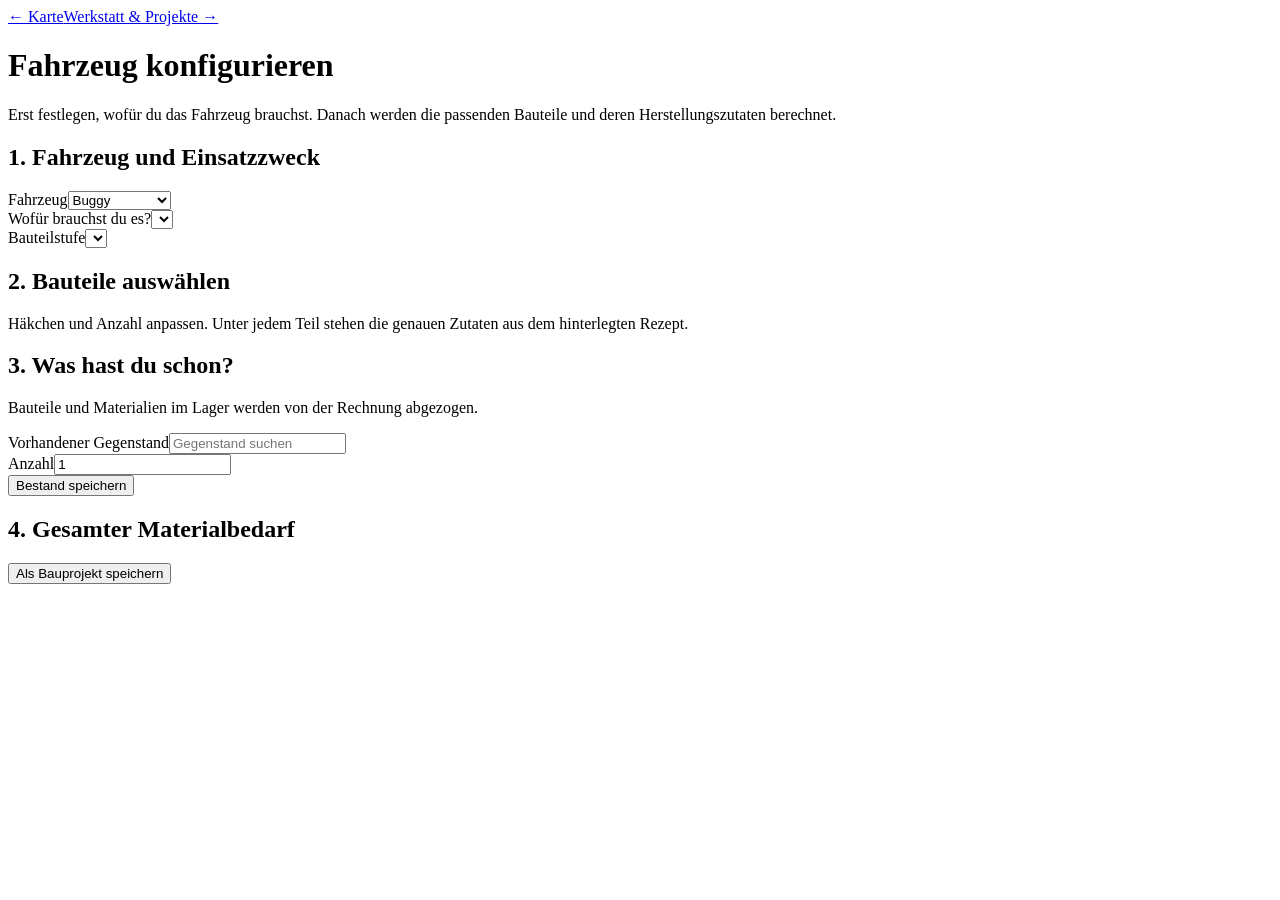
==== app/src/main/assets/vehicle.html @ fb4aa353 "Add separate purpose-first vehicle configurator screen" ====
<!doctype html><html lang="de"><head><meta charset="utf-8"><meta name="viewport" content="width=device-width,initial-scale=1,viewport-fit=cover"><title>Arrakis Atlas · Fahrzeugplaner</title><link rel="stylesheet" href="vehicle.css"></head><body>
<nav><a href="index.html">← Karte</a><a href="workshop.html">Werkstatt &amp; Projekte →</a></nav>
<h1>Fahrzeug konfigurieren</h1><p class="muted">Erst festlegen, wofür du das Fahrzeug brauchst. Danach werden die passenden Bauteile und deren Herstellungszutaten berechnet.</p>
<section><h2>1. Fahrzeug und Einsatzzweck</h2>
<label for="vehicle">Fahrzeug</label><select id="vehicle"><option value="buggy">Buggy</option><option value="sandbike">Sandbike</option><option value="scout">Scoutthopter</option><option value="combat">Kampfthopter</option><option value="carrier">Frachtthopter</option></select>
<div class="grid"><div><label for="purpose">Wofür brauchst du es?</label><select id="purpose"></select></div><div><label for="tier">Bauteilstufe</label><select id="tier"></select></div></div><p id="purposeHint" class="muted"></p></section>
<div id="summary" aria-live="polite"></div>
<section><h2>2. Bauteile auswählen</h2><p class="muted">Häkchen und Anzahl anpassen. Unter jedem Teil stehen die genauen Zutaten aus dem hinterlegten Rezept.</p><div id="parts"></div></section>
<section><h2>3. Was hast du schon?</h2><p class="muted">Bauteile und Materialien im Lager werden von der Rechnung abgezogen.</p>
<label for="stockItem">Vorhandener Gegenstand</label><input id="stockItem" list="nameOptions" placeholder="Gegenstand suchen"><datalist id="nameOptions"></datalist>
<div class="grid"><div><label for="stockQty">Anzahl</label><input id="stockQty" type="number" min="0" value="1"></div><div class="bottom"><button id="addStock">Bestand speichern</button></div></div><div id="stockList"></div></section>
<section><h2>4. Gesamter Materialbedarf</h2><div id="results" aria-live="polite"></div><button class="primary" id="saveProject">Als Bauprojekt speichern</button><p id="saveMessage" class="muted" aria-live="polite"></p></section>
<script src="items.js"></script><script src="extra.js"></script><script src="recipes.js"></script><script src="vehicle_specs.js"></script><script src="vehicle_calc.js"></script><script src="vehicle.js"></script></body></html>
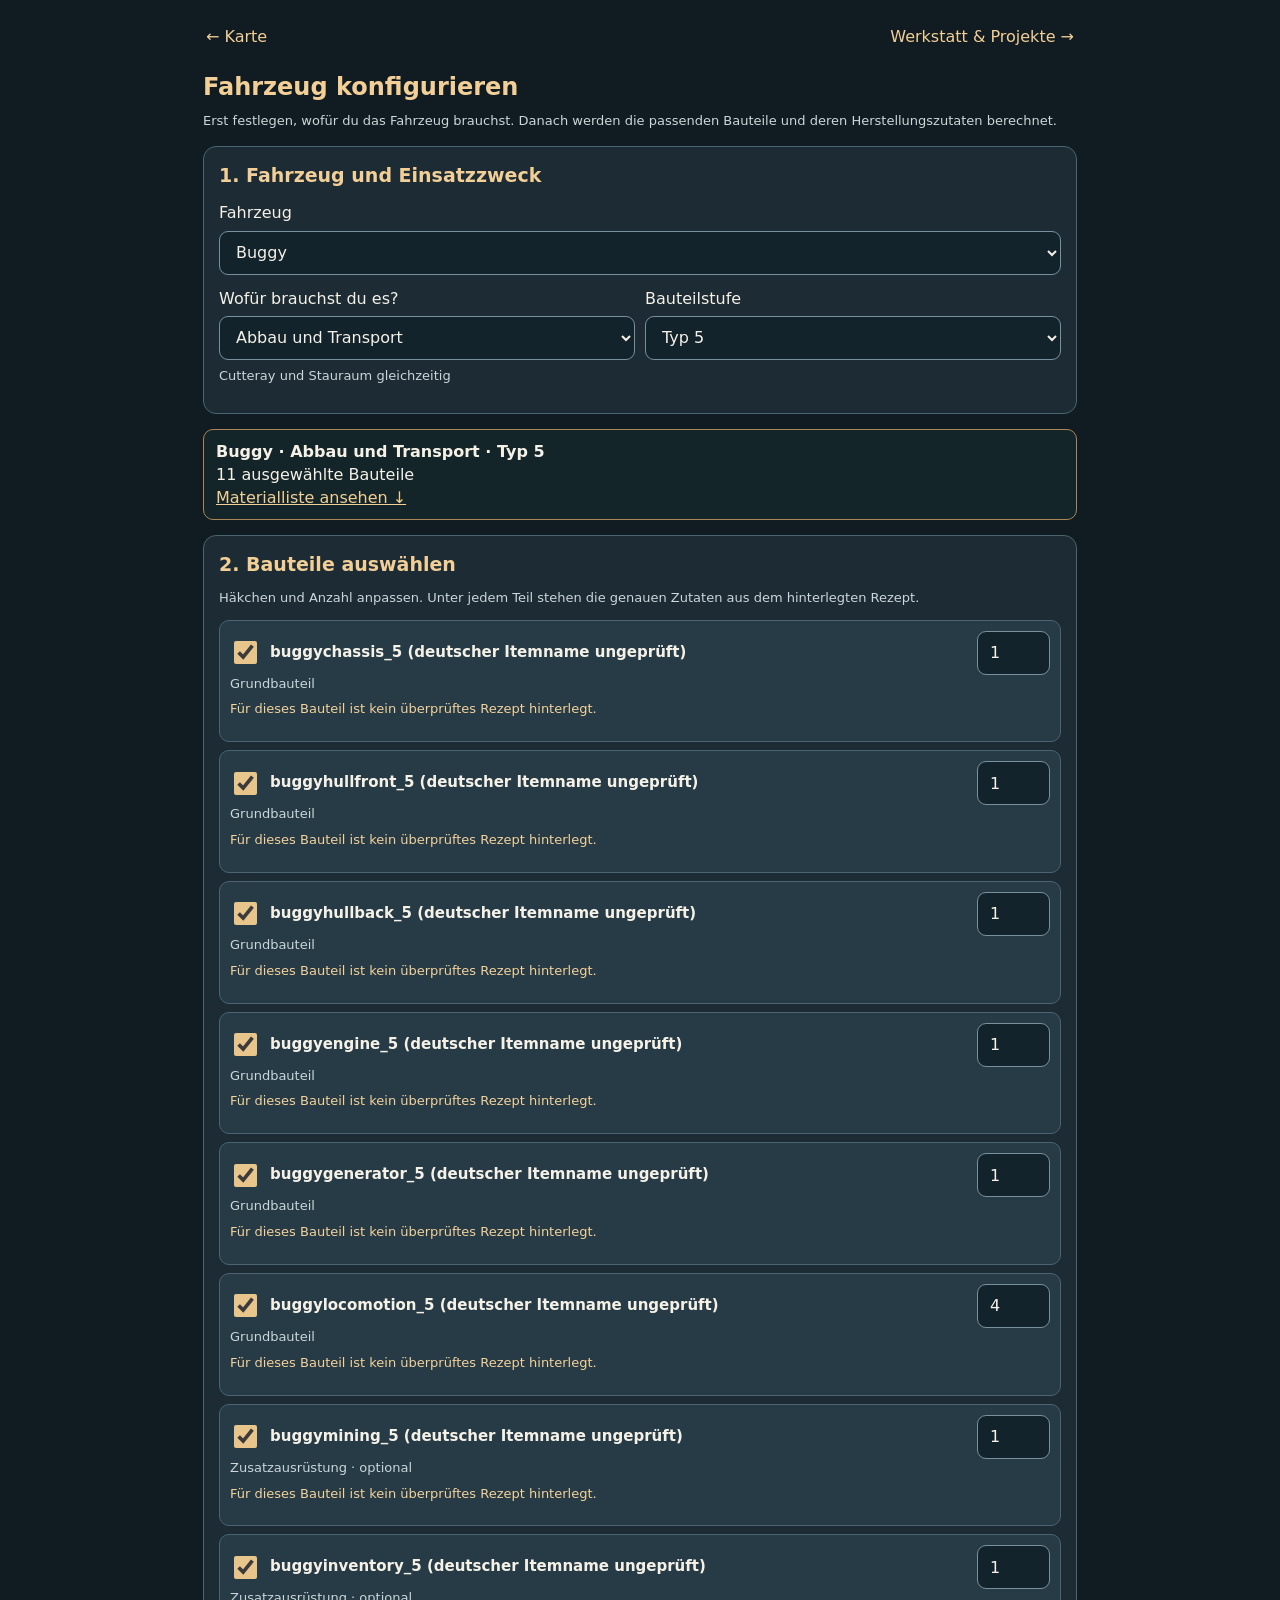
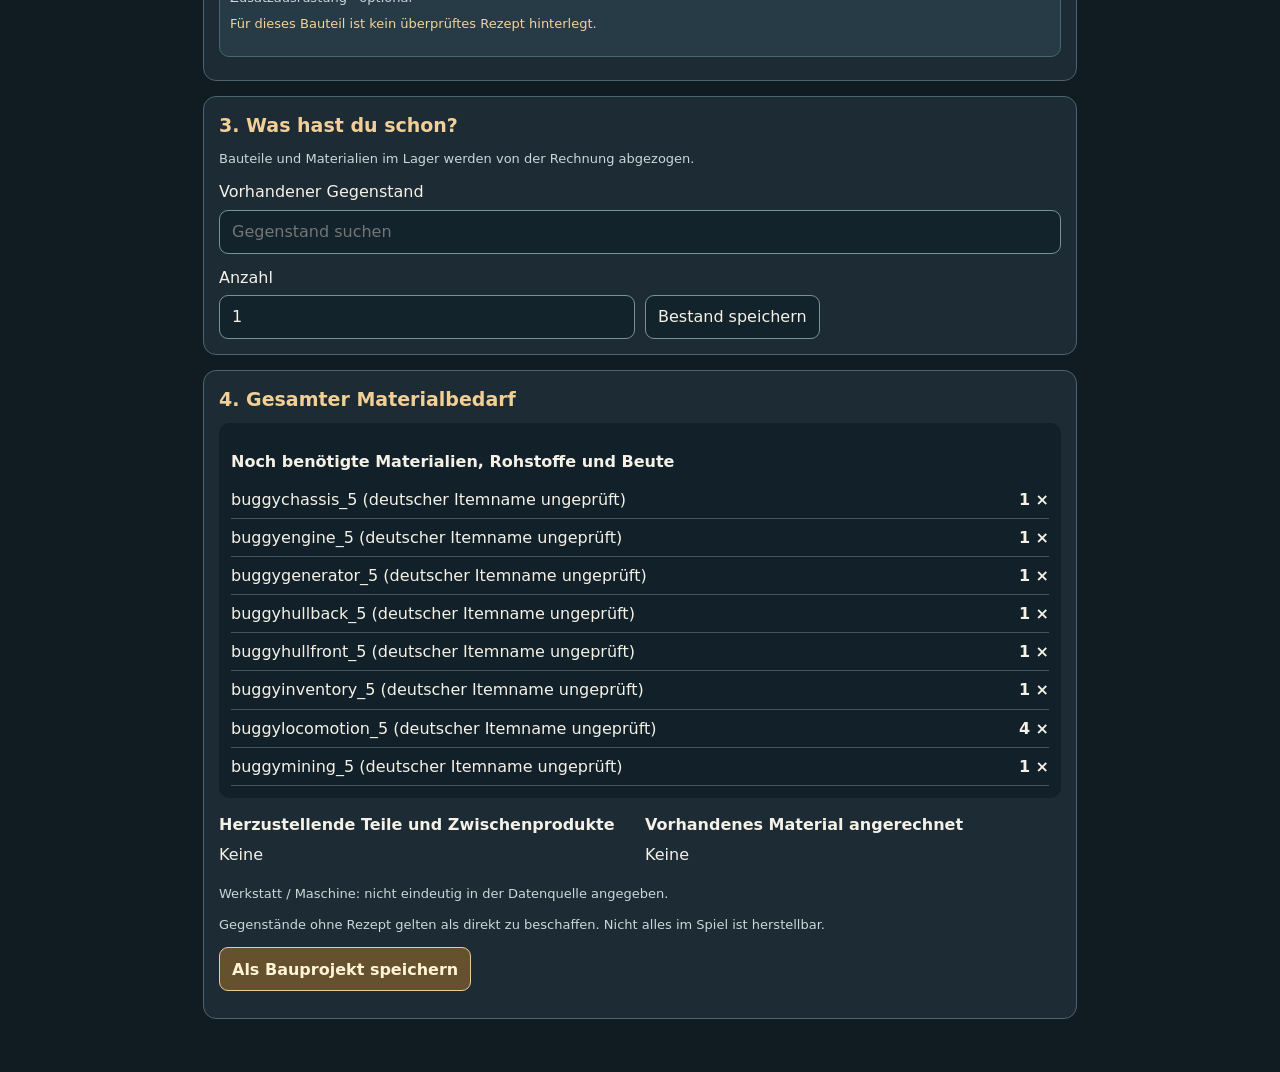
==== commit 819badda: "Include live vehicle summary and project saving" ====
--- a/app/src/main/assets/vehicle.html
+++ b/app/src/main/assets/vehicle.html
@@ -10,4 +10,4 @@
 <label for="stockItem">Vorhandener Gegenstand</label><input id="stockItem" list="nameOptions" placeholder="Gegenstand suchen"><datalist id="nameOptions"></datalist>
 <div class="grid"><div><label for="stockQty">Anzahl</label><input id="stockQty" type="number" min="0" value="1"></div><div class="bottom"><button id="addStock">Bestand speichern</button></div></div><div id="stockList"></div></section>
 <section><h2>4. Gesamter Materialbedarf</h2><div id="results" aria-live="polite"></div><button class="primary" id="saveProject">Als Bauprojekt speichern</button><p id="saveMessage" class="muted" aria-live="polite"></p></section>
-<script src="items.js"></script><script src="extra.js"></script><script src="recipes.js"></script><script src="vehicle_specs.js"></script><script src="vehicle_calc.js"></script><script src="vehicle.js"></script></body></html>+<script src="items.js"></script><script src="extra.js"></script><script src="recipes.js"></script><script src="vehicle_specs.js"></script><script src="vehicle_calc.js"></script><script src="vehicle.js"></script><script src="vehicle_output.js"></script></body></html>
--- a/app/src/main/assets/vehicle.css
+++ b/app/src/main/assets/vehicle.css
@@ -0,0 +1,22 @@
+:root{color-scheme:dark;--bg:#111b22;--panel:#1c2b34;--line:#4a6470;--gold:#f2cf96;--ink:#f5f1e7;--muted:#cbd7d9}
+*{box-sizing:border-box}html{background:var(--bg);color:var(--ink);font:16px/1.45 system-ui,Roboto,Arial,sans-serif}
+body{max-width:900px;margin:0 auto;padding:15px 13px 38px}h1{font-size:24px;color:var(--gold);margin:12px 0 4px}
+h2{font-size:19px;color:var(--gold);margin:0 0 10px}h3{font-size:16px;margin:15px 0 7px}
+p{margin:7px 0 12px}nav{display:flex;justify-content:space-between;align-items:center;gap:9px}
+nav a{color:var(--gold);text-decoration:none;padding:10px 3px}section{background:var(--panel);border:1px solid var(--line);border-radius:13px;padding:15px;margin:15px 0}
+label{display:block;margin:12px 0 6px}.muted{font-size:13px;color:var(--muted)}
+select,input,button{font:inherit;min-height:44px;border-radius:9px;border:1px solid #78919c;background:#13232c;color:var(--ink);padding:9px 12px;max-width:100%}
+select,input[type=number],#stockItem{width:100%}input[type=checkbox]{width:23px;height:23px;min-height:23px;accent-color:#e8c58a}
+button{cursor:pointer}button.primary{background:#66512e;color:#fff4d6;border-color:#e9cd90;font-weight:700}
+button:focus-visible,a:focus-visible,input:focus-visible,select:focus-visible{outline:3px solid #ffdfa3;outline-offset:2px}
+.grid{display:grid;grid-template-columns:repeat(2,minmax(0,1fr));gap:10px}.bottom{align-self:end}
+.part{border:1px solid #4c6470;border-radius:10px;padding:10px;margin:8px 0;background:#263b46}
+.parthead{display:flex;align-items:center;gap:10px}.parthead strong{flex:1;font-size:15px}
+.parthead input[type=number]{width:73px}.part details{padding-left:33px;margin-top:6px}
+.part summary{color:var(--gold);cursor:pointer;padding:5px 0}ul{margin:6px 0;padding-left:23px}
+.line{display:flex;justify-content:space-between;gap:12px;border-bottom:1px solid #43555d;padding:7px 0}
+.line b{white-space:nowrap}.columns{display:grid;grid-template-columns:1fr 1fr;gap:10px}
+.results{background:#122129;padding:12px;border-radius:10px}
+#summary{position:sticky;top:0;z-index:3;background:#14262bf3;border:1px solid #aa8756;border-radius:10px;padding:10px 12px;margin-top:10px}
+.warning{color:#f4d29b}#parts:empty:after{content:'Für diese Auswahl gibt es noch keine dokumentierten Bauteile.'}
+@media(max-width:550px){.columns,.grid{grid-template-columns:1fr}h1{font-size:22px}}
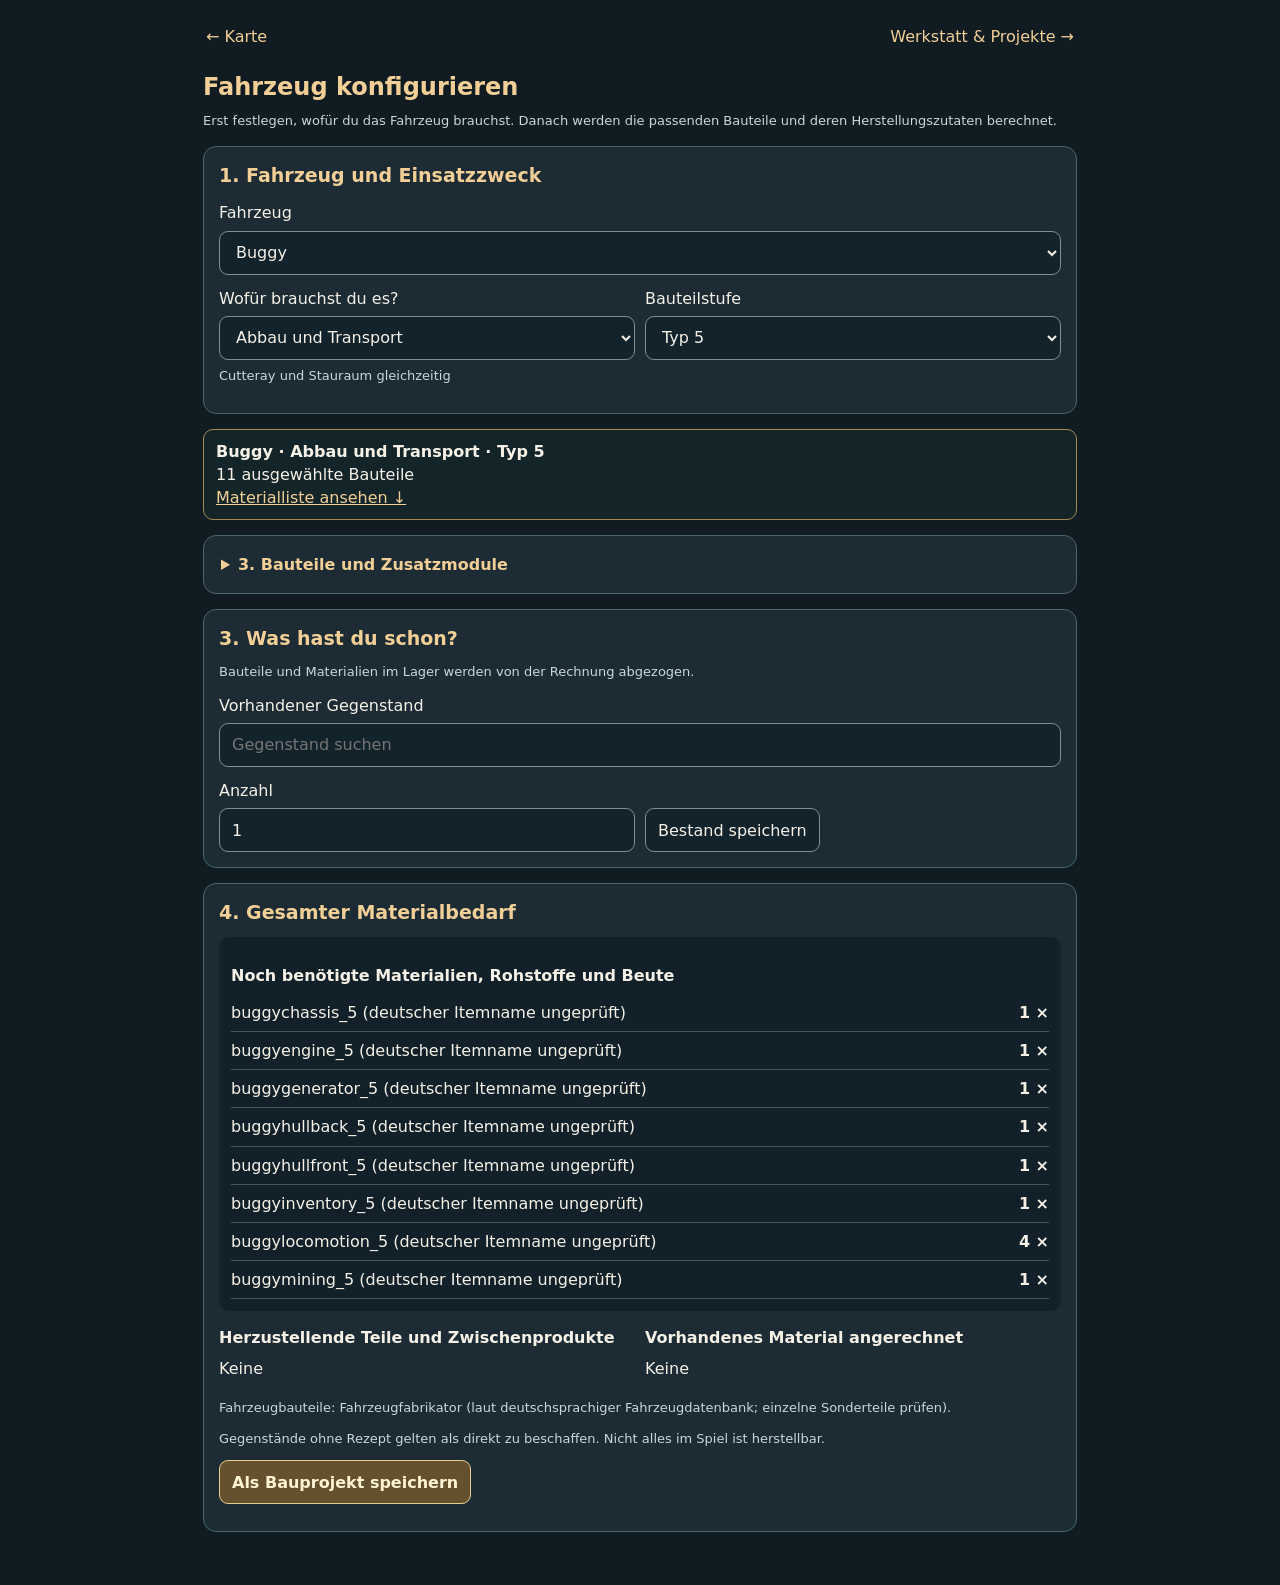
==== commit 662a37da: "Put extra vehicle components in an optional expandable panel" ====
--- a/app/src/main/assets/vehicle.html
+++ b/app/src/main/assets/vehicle.html
@@ -5,7 +5,7 @@
 <label for="vehicle">Fahrzeug</label><select id="vehicle"><option value="buggy">Buggy</option><option value="sandbike">Sandbike</option><option value="scout">Scoutthopter</option><option value="combat">Kampfthopter</option><option value="carrier">Frachtthopter</option></select>
 <div class="grid"><div><label for="purpose">Wofür brauchst du es?</label><select id="purpose"></select></div><div><label for="tier">Bauteilstufe</label><select id="tier"></select></div></div><p id="purposeHint" class="muted"></p></section>
 <div id="summary" aria-live="polite"></div>
-<section><h2>2. Bauteile auswählen</h2><p class="muted">Häkchen und Anzahl anpassen. Unter jedem Teil stehen die genauen Zutaten aus dem hinterlegten Rezept.</p><div id="parts"></div></section>
+<details class="panelDetails" id="partsDisclosure"><summary>3. Bauteile und Zusatzmodule</summary><div class="panelContent"><p class="muted">Häkchen und Anzahl anpassen. Unter jedem Teil stehen die genauen Zutaten aus dem hinterlegten Rezept.</p><div id="parts"></div></div></details>
 <section><h2>3. Was hast du schon?</h2><p class="muted">Bauteile und Materialien im Lager werden von der Rechnung abgezogen.</p>
 <label for="stockItem">Vorhandener Gegenstand</label><input id="stockItem" list="nameOptions" placeholder="Gegenstand suchen"><datalist id="nameOptions"></datalist>
 <div class="grid"><div><label for="stockQty">Anzahl</label><input id="stockQty" type="number" min="0" value="1"></div><div class="bottom"><button id="addStock">Bestand speichern</button></div></div><div id="stockList"></div></section>
--- a/app/src/main/assets/vehicle.css
+++ b/app/src/main/assets/vehicle.css
@@ -20,3 +20,5 @@
 #summary{position:sticky;top:0;z-index:3;background:#14262bf3;border:1px solid #aa8756;border-radius:10px;padding:10px 12px;margin-top:10px}
 .warning{color:#f4d29b}#parts:empty:after{content:'Für diese Auswahl gibt es noch keine dokumentierten Bauteile.'}
 @media(max-width:550px){.columns,.grid{grid-template-columns:1fr}h1{font-size:22px}}
+
+.panelDetails{border:1px solid var(--line);border-radius:13px;background:var(--panel);margin:15px 0}.panelDetails>summary{padding:17px;color:var(--gold);font-weight:700;cursor:pointer;min-height:55px}.panelContent{padding:0 14px 14px}.panelDetails>summary::marker{color:var(--gold)}#summary{position:relative;top:auto;z-index:1}
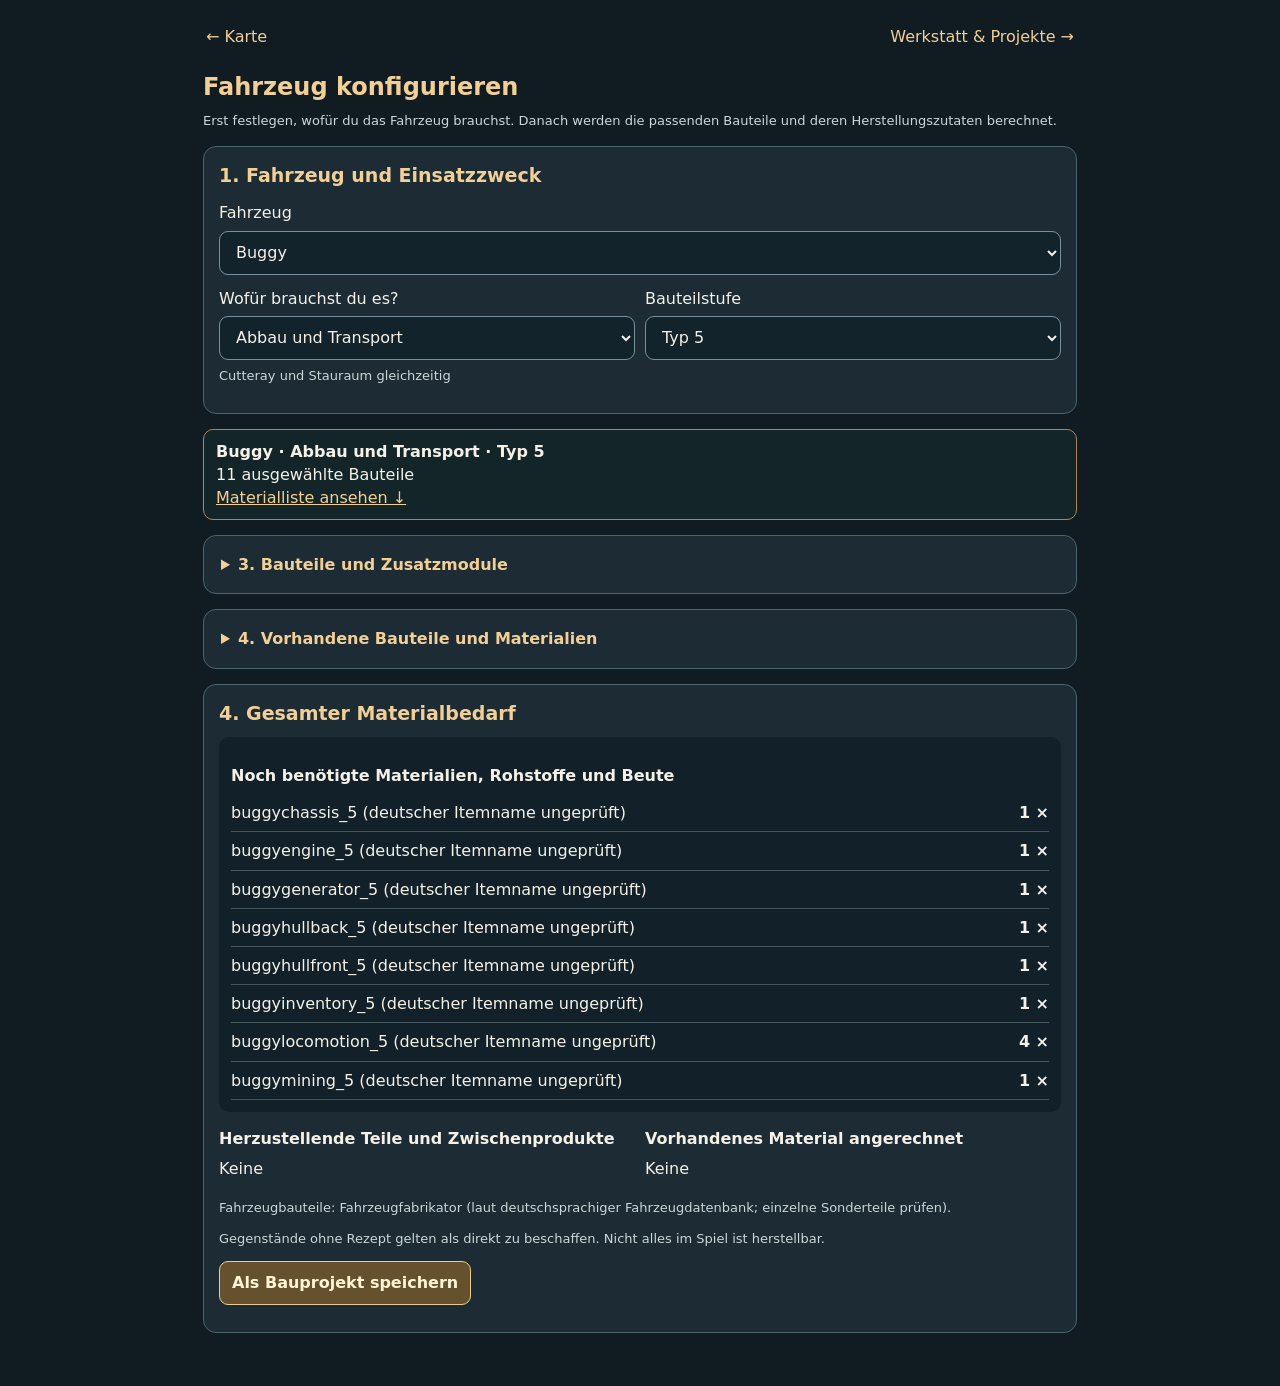
==== commit b76e45fc: "Show stored inventory in an optional expandable details section" ====
--- a/app/src/main/assets/vehicle.html
+++ b/app/src/main/assets/vehicle.html
@@ -6,8 +6,8 @@
 <div class="grid"><div><label for="purpose">Wofür brauchst du es?</label><select id="purpose"></select></div><div><label for="tier">Bauteilstufe</label><select id="tier"></select></div></div><p id="purposeHint" class="muted"></p></section>
 <div id="summary" aria-live="polite"></div>
 <details class="panelDetails" id="partsDisclosure"><summary>3. Bauteile und Zusatzmodule</summary><div class="panelContent"><p class="muted">Häkchen und Anzahl anpassen. Unter jedem Teil stehen die genauen Zutaten aus dem hinterlegten Rezept.</p><div id="parts"></div></div></details>
-<section><h2>3. Was hast du schon?</h2><p class="muted">Bauteile und Materialien im Lager werden von der Rechnung abgezogen.</p>
+<details class="panelDetails" id="stockDisclosure"><summary>4. Vorhandene Bauteile und Materialien</summary><div class="panelContent"><p class="muted">Bauteile und Materialien im Lager werden von der Rechnung abgezogen.</p>
 <label for="stockItem">Vorhandener Gegenstand</label><input id="stockItem" list="nameOptions" placeholder="Gegenstand suchen"><datalist id="nameOptions"></datalist>
-<div class="grid"><div><label for="stockQty">Anzahl</label><input id="stockQty" type="number" min="0" value="1"></div><div class="bottom"><button id="addStock">Bestand speichern</button></div></div><div id="stockList"></div></section>
+<div class="grid"><div><label for="stockQty">Anzahl</label><input id="stockQty" type="number" min="0" value="1"></div><div class="bottom"><button id="addStock">Bestand speichern</button></div></div><div id="stockList"></div></div></details>
 <section><h2>4. Gesamter Materialbedarf</h2><div id="results" aria-live="polite"></div><button class="primary" id="saveProject">Als Bauprojekt speichern</button><p id="saveMessage" class="muted" aria-live="polite"></p></section>
 <script src="items.js"></script><script src="extra.js"></script><script src="recipes.js"></script><script src="vehicle_specs.js"></script><script src="vehicle_calc.js"></script><script src="vehicle.js"></script><script src="vehicle_output.js"></script></body></html>
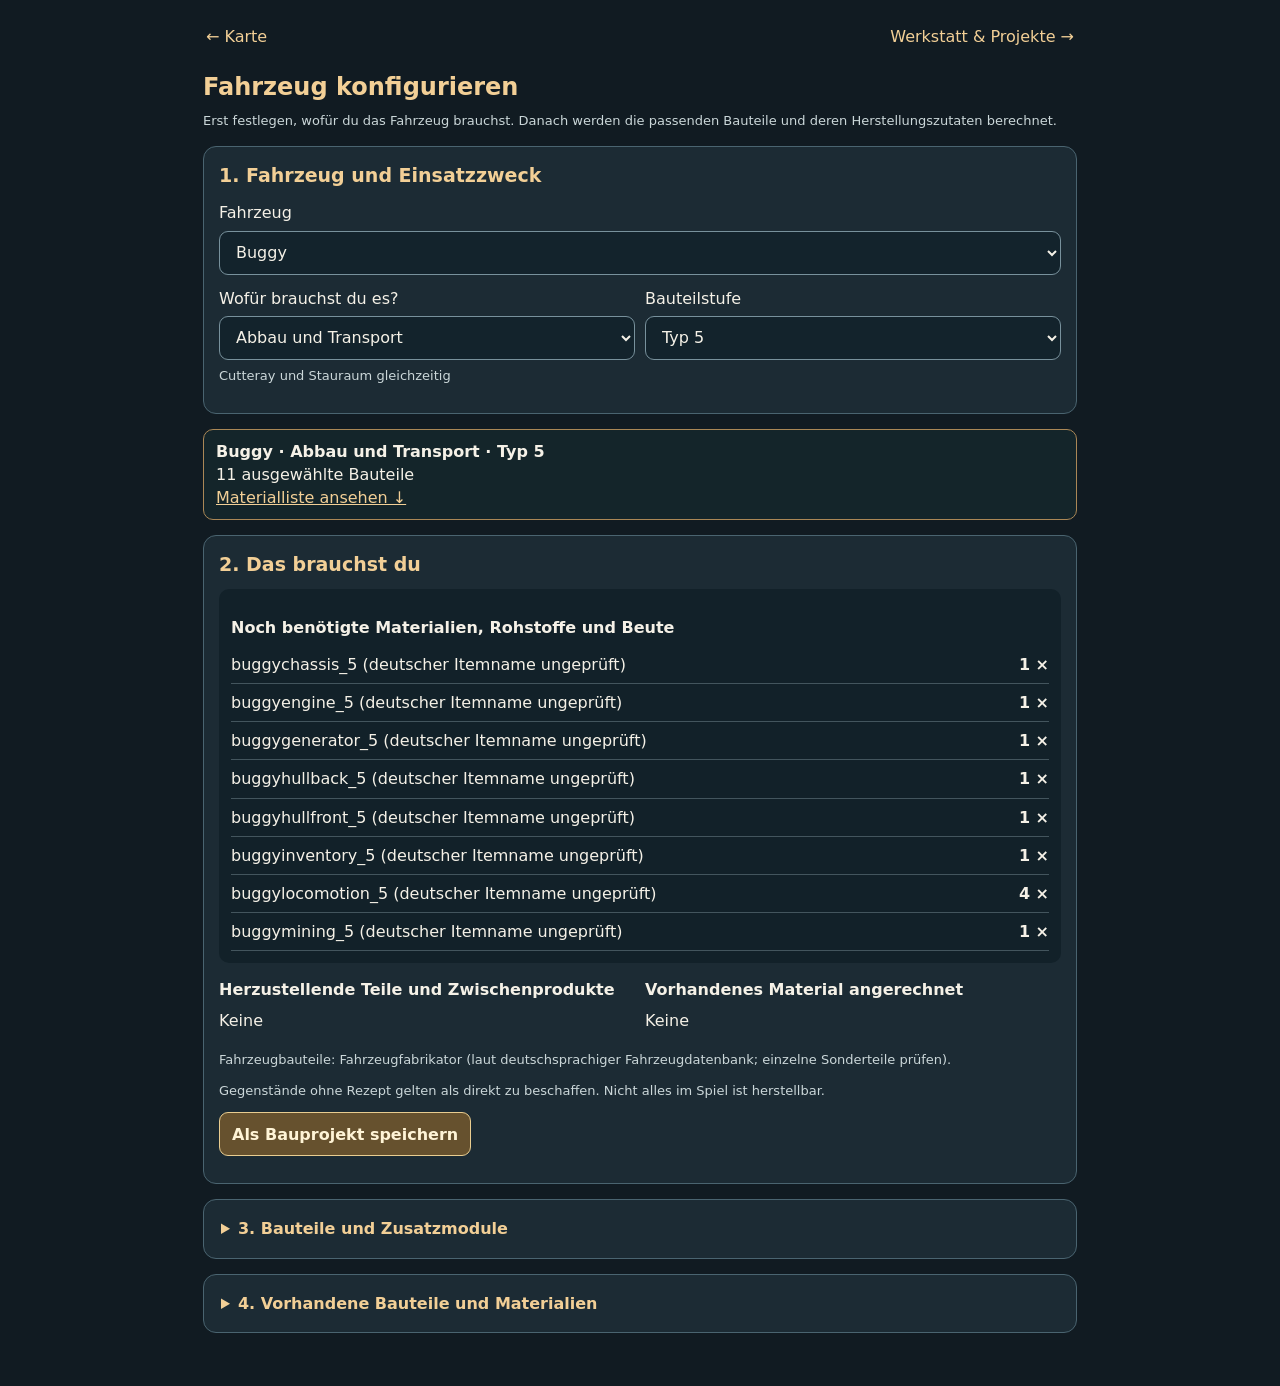
==== commit a38723b4: "Place immediately calculated material list above optional component and inventory settings" ====
--- a/app/src/main/assets/vehicle.html
+++ b/app/src/main/assets/vehicle.html
@@ -5,9 +5,9 @@
 <label for="vehicle">Fahrzeug</label><select id="vehicle"><option value="buggy">Buggy</option><option value="sandbike">Sandbike</option><option value="scout">Scoutthopter</option><option value="combat">Kampfthopter</option><option value="carrier">Frachtthopter</option></select>
 <div class="grid"><div><label for="purpose">Wofür brauchst du es?</label><select id="purpose"></select></div><div><label for="tier">Bauteilstufe</label><select id="tier"></select></div></div><p id="purposeHint" class="muted"></p></section>
 <div id="summary" aria-live="polite"></div>
+<section id="demandSection"><h2>2. Das brauchst du</h2><div id="results" aria-live="polite"></div><button class="primary" id="saveProject">Als Bauprojekt speichern</button><p id="saveMessage" class="muted" aria-live="polite"></p></section>
 <details class="panelDetails" id="partsDisclosure"><summary>3. Bauteile und Zusatzmodule</summary><div class="panelContent"><p class="muted">Häkchen und Anzahl anpassen. Unter jedem Teil stehen die genauen Zutaten aus dem hinterlegten Rezept.</p><div id="parts"></div></div></details>
 <details class="panelDetails" id="stockDisclosure"><summary>4. Vorhandene Bauteile und Materialien</summary><div class="panelContent"><p class="muted">Bauteile und Materialien im Lager werden von der Rechnung abgezogen.</p>
 <label for="stockItem">Vorhandener Gegenstand</label><input id="stockItem" list="nameOptions" placeholder="Gegenstand suchen"><datalist id="nameOptions"></datalist>
 <div class="grid"><div><label for="stockQty">Anzahl</label><input id="stockQty" type="number" min="0" value="1"></div><div class="bottom"><button id="addStock">Bestand speichern</button></div></div><div id="stockList"></div></div></details>
-<section><h2>4. Gesamter Materialbedarf</h2><div id="results" aria-live="polite"></div><button class="primary" id="saveProject">Als Bauprojekt speichern</button><p id="saveMessage" class="muted" aria-live="polite"></p></section>
 <script src="items.js"></script><script src="extra.js"></script><script src="recipes.js"></script><script src="vehicle_specs.js"></script><script src="vehicle_calc.js"></script><script src="vehicle.js"></script><script src="vehicle_output.js"></script></body></html>
